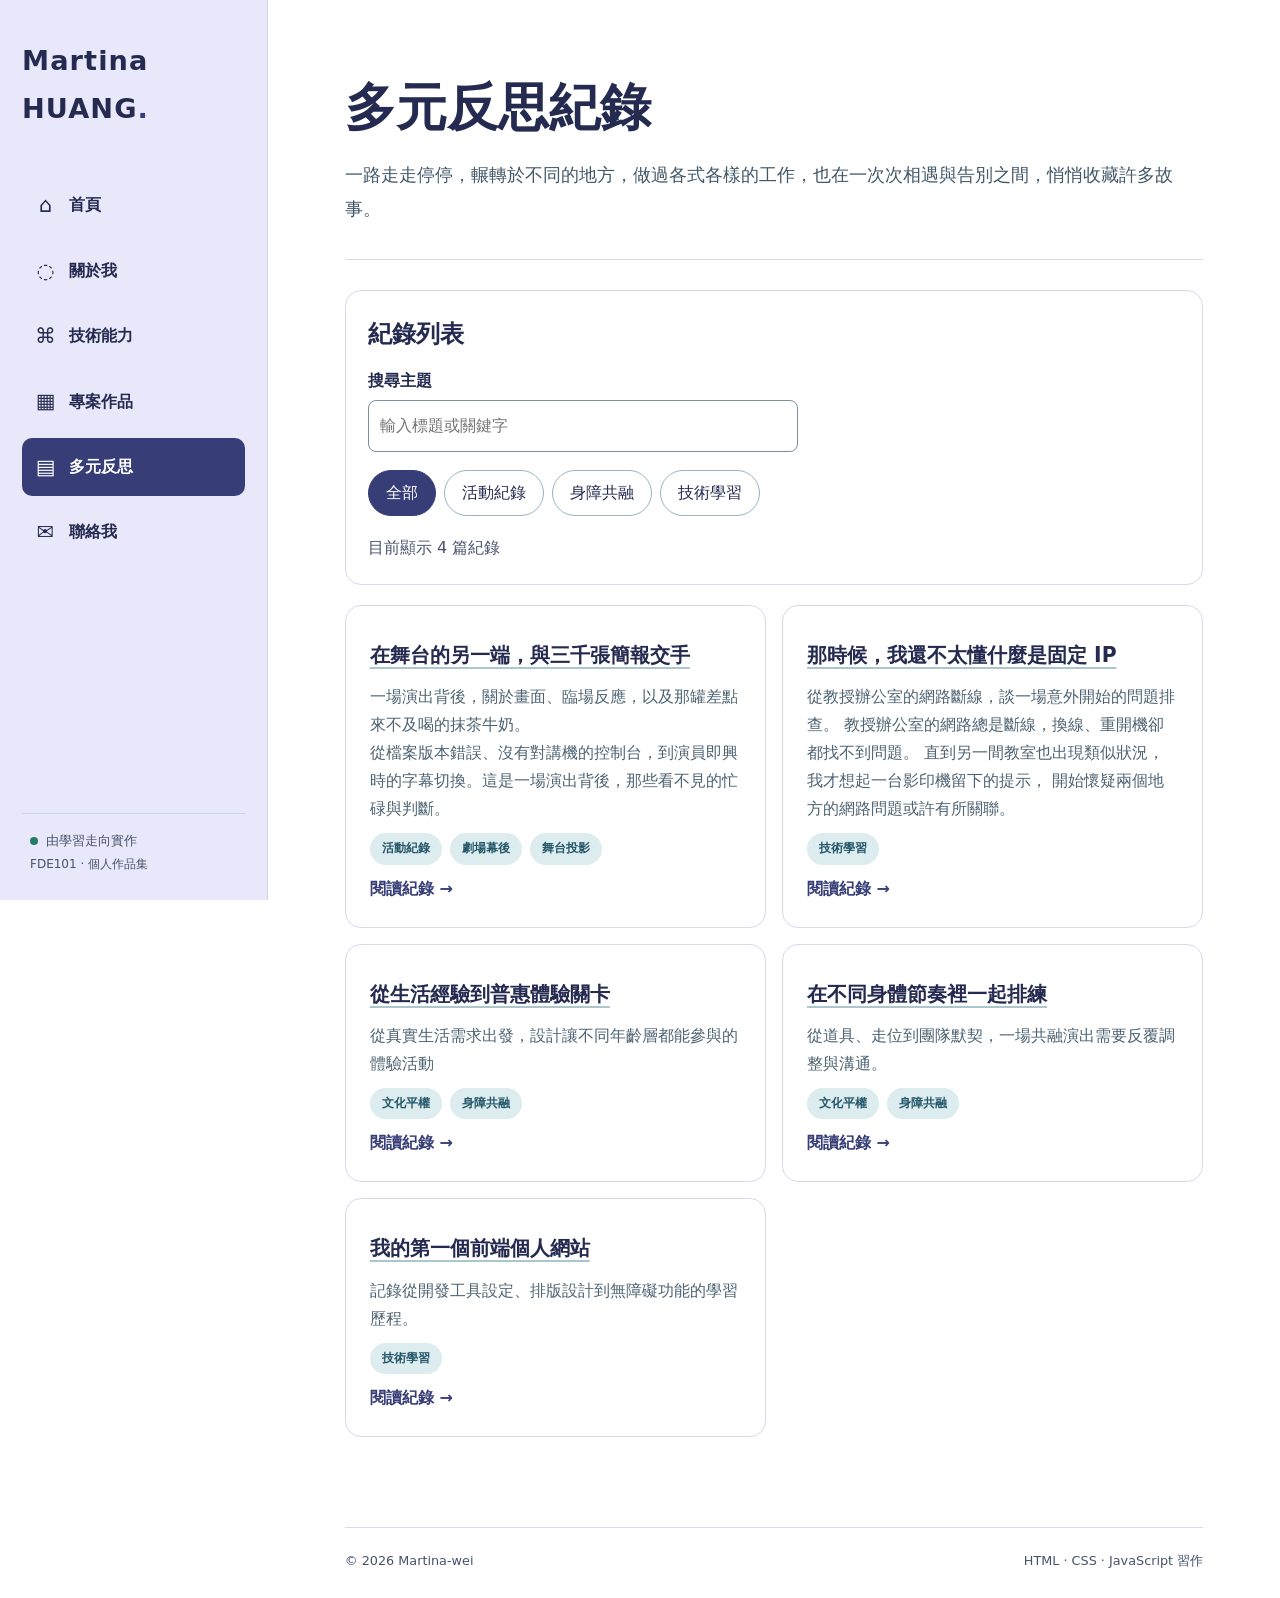
==== articles.html @ 69e49a0b "feat: 建立FDE101個人網站習作" ====
<!doctype html>
<html lang="zh-Hant">

<head>
  <meta charset="utf-8">
  <meta name="viewport" content="width=device-width,initial-scale=1">
  <meta name="description" content="黃筱崴的 FDE101 前端實作、跨領域轉職作品與活動紀錄。">

  <title>多元反思｜黃筱崴的個人網站</title>

  <link rel="stylesheet" href="css/style.css">
  <script src="js/main.js" defer></script>
</head>

<body>
  <!-- 跳至主要內容：無障礙功能 -->
  <a class="skip-link" href="#main-content">
    跳至主要內容
  </a>

  <div class="site-layout">

    <!-- 左側固定導覽列 -->
    <header class="sidebar">

      <!-- 網站品牌名稱 -->
      <div class="brand">
        <a class="brand-title" href="index.html">
          Martina HUANG<span class="brand-dot">.</span>
        </a>
      </div>

      <!-- 網站主要導覽 -->
      <nav aria-label="網站主要導覽">
        <ul class="site-nav">

          <li>
            <a href="index.html">
              <span class="nav-symbol" aria-hidden="true">⌂</span>
              <span>首頁</span>
            </a>
          </li>

          <li>
            <a href="about.html">
              <span class="nav-symbol" aria-hidden="true">◌</span>
              <span>關於我</span>
            </a>
          </li>

          <li>
            <a href="skills.html">
              <span class="nav-symbol" aria-hidden="true">⌘</span>
              <span>技術能力</span>
            </a>
          </li>

          <li>
            <a href="projects.html">
              <span class="nav-symbol" aria-hidden="true">▦</span>
              <span>專案作品</span>
            </a>
          </li>

          <li>
            <a href="articles.html" aria-current="page">
              <span class="nav-symbol" aria-hidden="true">▤</span>
              <span>多元反思</span>
            </a>
          </li>

          <li>
            <a href="contact.html">
              <span class="nav-symbol" aria-hidden="true">✉</span>
              <span>聯絡我</span>
            </a>
          </li>

        </ul>
      </nav>

      <!-- 側邊欄底部資訊 -->
      <div class="sidebar-bottom">
        <span class="status-dot" aria-hidden="true"></span>
        由學習走向實作<br>
        <small>FDE101 · 個人作品集</small>
      </div>

    </header>

    <!-- 右側主要內容 -->
    <main id="main-content" tabindex="-1" class="page-content">

      <!-- 頁面標題 -->
      <div class="page-heading">
        <h1>多元反思紀錄</h1>

        <p class="lead">
          一路走走停停，輾轉於不同的地方，做過各式各樣的工作，也在一次次相遇與告別之間，悄悄收藏許多故事。
        </p>
      </div>

      <!-- 文章列表與篩選 -->
      <section aria-labelledby="article-list-title">

        <!-- 搜尋及分類工具 -->
        <div class="filter-panel">

          <h2 id="article-list-title">紀錄列表</h2>

          <!-- 關鍵字搜尋 -->
          <label for="article-search">搜尋主題</label>

          <input
            id="article-search"
            type="search"
            placeholder="輸入標題或關鍵字"
            autocomplete="off"
          >

          <!-- 文章分類按鈕 -->
          <div
            class="filter-buttons"
            role="group"
            aria-label="依主題篩選文章"
          >
            <button
              type="button"
              data-filter="all"
              aria-pressed="true"
            >
              全部
            </button>

            <button
              type="button"
              data-filter="activity"
              aria-pressed="false"
            >
              活動紀錄
            </button>

            <button
              type="button"
              data-filter="accessibility"
              aria-pressed="false"
            >
              身障共融
            </button>

            <button
              type="button"
              data-filter="learning"
              aria-pressed="false"
            >
              技術學習
            </button>
          </div>

          <!-- 篩選結果：無障礙即時訊息 -->
          <p
            id="filter-result"
            class="result-count"
            role="status"
            aria-live="polite"
            aria-atomic="true"
          >
            目前顯示 4 篇紀錄
          </p>

        </div>

        <!-- 文章卡片列表 -->
        <div class="article-grid" id="article-list">
		  <!-- 文章 05：普惠體驗 -->
          <article
            class="article-card"
            data-category="activity"
            data-search="普惠體驗 生活經驗 無障礙 關卡"
          >

            <h3>
              <a href="articles/theatre-control-2026hakka.html">
                在舞台的另一端，與三千張簡報交手
              </a>
            </h3>

            <p>
              一場演出背後，關於畫面、臨場反應，以及那罐差點來不及喝的抹茶牛奶。<br>
			  從檔案版本錯誤、沒有對講機的控制台，到演員即興時的字幕切換。這是一場演出背後，那些看不見的忙碌與判斷。
            </p>

            <div class="pill-group">
				<span class="pill">活動紀錄</span>
				<span class="pill">劇場幕後</span>
				<span class="pill">舞台投影</span>
			</div>
			
			<span class="readmore">
              閱讀紀錄
              <span aria-hidden="true">→</span>
            </span>
          </article>
		  
          <!-- 文章 04：電腦技術學習 -->
          <article
            class="article-card"
            data-category="learning"
            data-search="FDE101 前端 JavaScript Git GitHub HTML CSS"
          >

            <h3>
              <a href="articles/ip-troubleshooting.html">
                那時候，我還不太懂什麼是固定 IP
              </a>
            </h3>

            <p>
              從教授辦公室的網路斷線，談一場意外開始的問題排查。
			  教授辦公室的網路總是斷線，換線、重開機卻都找不到問題。
			  直到另一間教室也出現類似狀況，我才想起一台影印機留下的提示，
			  開始懷疑兩個地方的網路問題或許有所關聯。
            </p>

            <div class="pill-group">
				<span class="pill">技術學習</span>
			</div>
			
			<span class="readmore">
              閱讀紀錄
              <span aria-hidden="true">→</span>
            </span>
          </article>
		  
		  <!-- 文章 03：普惠體驗 -->
          <article
            class="article-card"
            data-category="accessibility"
            data-search="普惠體驗 生活經驗 無障礙 關卡"
          >

            <h3>
              <a href="articles/inclusive-design.html">
                從生活經驗到普惠體驗關卡
              </a>
            </h3>

            <p>
              從真實生活需求出發，設計讓不同年齡層都能參與的體驗活動
            </p>

            <div class="pill-group">
				<span class="pill">文化平權</span>
				<span class="pill">身障共融</span>
			</div>
			
			<span class="readmore">
              閱讀紀錄
              <span aria-hidden="true">→</span>
            </span>
          </article>

          <!-- 文章 02：共融戲劇 -->
          <article
            class="article-card"
            data-category="accessibility"
            data-search="共融戲劇 排練 團隊 活動"
          >

            <h3>
              <a href="articles/theatre.html">
                在不同身體節奏裡一起排練
              </a>
            </h3>

            <p>
              從道具、走位到團隊默契，一場共融演出需要反覆調整與溝通。
            </p>

            <div class="pill-group">
				<span class="pill">文化平權</span>
				<span class="pill">身障共融</span>
			</div>
			
			<span class="readmore">
              閱讀紀錄
              <span aria-hidden="true">→</span>
            </span>
          </article>

          <!-- 文章 01：前端學習 -->
          <article
            class="article-card"
            data-category="learning"
            data-search="FDE101 前端 JavaScript Git GitHub HTML CSS"
          >

            <h3>
              <a href="articles/first-website.html">
                我的第一個前端個人網站
              </a>
            </h3>

            <p>
              記錄從開發工具設定、排版設計到無障礙功能的學習歷程。
            </p>

            <div class="pill-group">
				<span class="pill">技術學習</span>
			</div>
			
			<span class="readmore">
              閱讀紀錄
              <span aria-hidden="true">→</span>
            </span>
          </article>

        </div>

        <!-- 無搜尋結果時顯示 -->
        <p id="no-results" class="empty-message" hidden>
          沒有符合條件的文字紀錄，請試試其他關鍵字或分類。
        </p>

      </section>

      <!-- 網站頁尾 -->
      <footer class="page-footer">
        <span>© 2026 Martina-wei</span>
        <span>HTML · CSS · JavaScript 習作</span>
      </footer>

    </main>

  </div>
</body>

</html>
---- css/style.css ----
:root {
  color-scheme: light;
  --ink: #252B50;
  --muted: #48526C;
  --bg: #FFFFFF;
  --surface: #FFFFFF;
  --line: #D9D8ED;
  --side: #E9E8FA;
  --accent: #373E77;/*主色*/
  --accent-deep: #252B50;
  --warm: #86502F;
  --focus: #9B351F;
  font-family: system-ui, -apple-system, "Segoe UI", "Noto Sans TC", sans-serif;
  line-height: 1.75;
}

* {
  box-sizing: border-box;
}

html {
  scroll-behavior: smooth;
}

body {
  margin: 0;
  background: var(--bg);
  color: var(--ink);
  font-size: 16px;
}

a {
  color: var(--accent-deep);
}

a:hover {
  text-decoration-thickness: 2px;
}

button,
input {
  font: inherit;
}

:focus-visible {
  outline: 3px solid var(--focus);
  outline-offset: 4px;
}

a:focus-visible,
button:focus-visible,
input:focus-visible {
  border-radius: 4px;
}

/* 跳至主要內容 */
.skip-link {
  position: fixed;
  left: 16px;
  top: -100px;
  padding: 12px 18px;
  background: #fff;
  color: var(--ink);
  z-index: 20;
  box-shadow: 0 4px 20px #0002;
}

.skip-link:focus {
  top: 12px;
}

/* 網站整體配置 */
.site-layout {
  display: grid;
  grid-template-columns: 268px minmax(0, 1fr);
  min-height: 100vh;
}

/* 左側固定導覽列 */
.sidebar {
  position: sticky;
  top: 0;
  height: 100vh;
  overflow-y: auto;
  padding: 37px 22px 24px;
  background: var(--side);
  border-right: 1px solid #cbd9dc;
  display: flex;
  flex-direction: column;
  gap: 44px;
}

/* 網站品牌名稱 */
.brand-title {
  text-decoration: none;
  font-size: 1.7rem;
  letter-spacing: .04em;
  font-weight: 850;
  color: var(--ink);
}

.brand-dot {
  color: var(--accent);
}

.brand p {
  margin: 0;
  font-size: .72rem;
  letter-spacing: .18em;
  color: var(--muted);
}

/* 導覽選單 */
.site-nav {
  list-style: none;
  margin: 0;
  padding: 0;
  display: grid;
  gap: 7px;
}

.site-nav a {
  display: flex;
  align-items: center;
  gap: 13px;
  padding: 11px 13px;
  border-radius: 10px;
  color: var(--ink);
  text-decoration: none;
  font-weight: 600;
  min-height: 46px;
}

.site-nav a:hover {
  background: #d3e5e9;
}

.site-nav a[aria-current=page] {
  background: var(--accent);
  color: white;
}

.nav-symbol {
  width: 21px;
  text-align: center;
  font-size: 1.3rem;
  font-weight: 400;
}

/* 側邊欄底部 */
.sidebar-bottom {
  margin-top: auto;
  padding: 16px 8px 0;
  border-top: 1px solid #c8d7db;
  font-size: .82rem;
  color: var(--muted);
}

.sidebar-bottom small {
  font-size: .75rem;
}

.status-dot {
  display: inline-block;
  border-radius: 50%;
  width: 8px;
  height: 8px;
  background: #247d63;
  margin-right: 4px;
}

/* 主要內容 */
.page-content {
  width: 100%;
  max-width: 1250px;
  margin: 0 auto;
  padding: 54px clamp(25px, 6vw, 92px) 25px;
  min-width: 0;
}

/* 首頁主視覺 */
.hero {
  min-height: 510px;
  display: grid;
  grid-template-columns:1fr;
  gap: 28px;
  align-items: center;
}

.eyebrow {
  color: var(--accent);
  font-weight: 800;
  letter-spacing: .16em;
  font-size: .76rem;
  text-transform: uppercase;
  margin: 0 0 12px;
}

.hero h1 {
  font-size: clamp(2.2rem, 4vw, 4.5rem);
  line-height: 1.3;
  letter-spacing: -.04em;
  margin: 0 0 24px;
}

.hero h1 em {
  font-style: normal;
  color: var(--accent);
}

.lead {
  color: #425868;
  font-size: 1.1rem;
  max-width: 1240px;
  line-height: 1.95;
}

.hero .lead {
  max-width: 840px;
}

/* 操作按鈕 */
.actions {
  display: flex;
  gap: 12px;
  flex-wrap: wrap;
  margin-top: 30px;
}

.button {
  display: inline-flex;
  align-items: center;
  gap: 10px;
  padding: 12px 23px;
  min-height: 47px;
  border: 1px solid var(--accent);
  border-radius: 9px;
  text-decoration: none;
  font-weight: 750;
}

.button.primary {
  background: var(--accent);
  color: #fff;
}

.button.primary:hover {
  background: var(--accent-deep);
}

.button.secondary {
  background: white;
  color: var(--accent-deep);
}

.button.secondary:hover {
  background: #eaf3f5;
}

/* 首頁裝飾圖形 */
.hero-art {
  position: relative;
  min-height: 350px;
  border-radius: 28px;
  overflow: hidden;
  background: linear-gradient(145deg, #c8e2e4, #e1ebe7 56%, #f0dfcd);
  display: grid;
  place-items: center;
}

.orb {
  position: absolute;
  border: 1px solid #ffffffa6;
  border-radius: 50%;
}

.orb-one {
  height: 270px;
  width: 270px;
  background: #3d829337;
  top: 18px;
  right: -45px;
}

.orb-two {
  height: 230px;
  width: 230px;
  background: #f4dcc8b3;
  bottom: -85px;
  left: -35px;
}

.art-code {
  position: relative;
  font-weight: 800;
  font-size: clamp(1.7rem, 3vw, 3rem);
  letter-spacing: -.04em;
  color: #1e5360;
}

.art-label {
  position: absolute;
  bottom: 24px;
  left: 22px;
  font-size: .68rem;
  letter-spacing: .16em;
  color: #315c69;
  font-weight: 700;
}

/* 共用內容區塊 */
.section-block {
  margin: 70px 0;
}

.section-title {
  margin-bottom: 20px;
}

.section-title h2,
.cta-strip h2 {
  font-size: clamp(1.45rem, 2.6vw, 2rem);
  margin: 0;
}

.section-title p:not(.eyebrow) {
  color: var(--muted);
}

.section-title.split {
  display: flex;
  align-items: end;
  justify-content: space-between;
  gap: 15px;
}

/* 卡片排版 */
.card-grid {
  display: grid;
  grid-template-columns: repeat(3, minmax(0, 1fr));
  gap: 16px;
}

.card,
.skill-card,
.content-panel,
.article-card {
  background: var(--surface);
  border: 1px solid var(--line);
  border-radius: 16px;
  padding: 24px;
}

.card-number {
  color: var(--accent);
  font-size: .78rem;
  font-weight: 800;
}

.card h3,
.skill-card h3 {
  margin: 17px 0 7px;
  font-size: 1.15rem;
}

.card p,
.skill-card p,
.article-card p,
.project p,
.content-panel p {
  color: #4e6372;
  margin-bottom: 0;
}

/* 精選連結 */
.feature-list {
  border-top: 1px solid var(--line);
}

.feature-link {
  display: grid;
  grid-template-columns: 145px 1fr 24px;
  align-items: center;
  gap: 12px;
  text-decoration: none;
  color: var(--ink);
  border-bottom: 1px solid var(--line);
  padding: 19px 10px;
}

.feature-link:hover {
  background: #eef4f4;
}

.feature-index {
  font-size: 1rem;
  color: var(--accent);
  font-weight: 750;
}

.feature-arrow {
  text-align: right;
  color: var(--accent);
}

.text-link {
  font-weight: 750;
  text-underline-offset: 5px;
}

/* 行動呼籲區塊 */
.cta-strip {
  display: flex;
  justify-content: space-between;
  align-items: center;
  gap: 20px;
  border-radius: 20px;
  background: #e6eff0;
  padding: 30px;
}

.cta-strip p:last-child {
  margin-bottom: 0;
  color: var(--muted);
}

/* 內頁標題 */
.page-heading {
  padding: 20px 0 18px;
  margin-bottom: 30px;
  border-bottom: 1px solid var(--line);
}

.page-heading h1 {
  font-size: clamp(2.1rem, 4vw, 3.5rem);
  margin: 0 0 14px;
  line-height: 1.3;
}

.page-heading .lead {
  margin-bottom: 14px;
}

/* 內容面板 */
.content-panel {
  margin: 22px 0;
  padding: 30px;
}

.content-panel h2 {
  margin-top: 0;
}

.content-panel p {
  line-height: 2;
}

.accent-panel {
  background: #eaf2f3;
}

/* 經歷時間軸 */
.timeline {
  list-style: none;
  padding: 0;
  margin: 0;
  border-top: 1px solid var(--line);
}

.timeline li {
  display: grid;
  grid-template-columns: 132px 1fr;
  gap: 22px;
  border-bottom: 1px solid var(--line);
  padding: 24px 0;
}

.timeline time {
  color: var(--accent);
  font-weight: 800;
}

.timeline h3 {
  margin: 0 0 5px;
}

.timeline p {
  margin: 0;
  color: var(--muted);
}

/* 技術能力 */
.skill-grid {
  display: grid;
  grid-template-columns: repeat(2, minmax(0, 1fr));
  gap: 16px;
}

.skill-state,
.pill {
  display: inline-block;
  background: #dcecef;
  color: #245769;
  border-radius: 100px;
  padding: 5px 12px;
  font-weight: 750;
  font-size: .76rem;
}

.skill-card h3 {
  font-size: 1.4rem;
}

.tag-wrap {
  display: flex;
  gap: 9px;
  flex-wrap: wrap;
  margin-top: 18px;
}

.tag {
  border: 1px solid #c5d9dd;
  color: #315766;
  background: #f3f8f8;
  padding: 5px 11px;
  border-radius: 7px;
  font-size: .85rem;
  font-weight: 650;
}

/* 專案作品 */
.project-stack {
  display: grid;
  gap: 18px;
}

.project {
  border: 1px solid var(--line);
  background: #fff;
  border-radius: 16px;
  padding: 28px;
  display: flex;
  gap: 25px;
  justify-content: space-between;
}

.project h2 {
  margin: 17px 0 8px;
  font-size: 1.35rem;
}

.project-mark {
  font-size: 3rem;
  color: #b7d2d7;
  font-weight: 800;
  line-height: 1;
}

/* 文章搜尋與篩選 */
.filter-panel {
  background: #fff;
  border: 1px solid var(--line);
  padding: 22px;
  border-radius: 16px;
  margin-bottom: 20px;
}

.filter-panel h2 {
  margin: 0 0 12px;
}

.filter-panel label {
  font-weight: 700;
  display: block;
  margin-bottom: 5px;
}

.filter-panel input {
  display: block;
  width: 100%;
  max-width: 430px;
  border: 1px solid #79919e;
  padding: 11px;
  border-radius: 8px;
}

.filter-buttons {
  display: flex;
  gap: 8px;
  flex-wrap: wrap;
  margin: 18px 0;
}

.filter-buttons button {
  cursor: pointer;
  border: 1px solid #97b4bf;
  background: white;
  border-radius: 999px;
  padding: 8px 17px;
  color: var(--ink);
  min-height: 44px;
}

.filter-buttons button[aria-pressed=true] {
  background: var(--accent);
  color: #fff;
  border-color: var(--accent);
}

.filter-buttons button:hover:not([aria-pressed=true]) {
  background: #e8f1f2;
}

.result-count {
  color: var(--muted);
  margin-bottom: 0;
}

/* 文章卡片 */
.article-grid {
  display: grid;
  grid-template-columns: repeat(2, minmax(0, 1fr));
  gap: 16px;
}

.article-card {
  display: flex;
  align-items: start;
  flex-direction: column;
  gap: 10px;
}

.article-card h3 {
  margin: 8px 0 0;
  font-size: 1.27rem;
}

.article-card h3 a {
  color: var(--ink);
  text-decoration: underline;
  text-decoration-color: #abc7cd;
  text-underline-offset: 5px;
}

.article-card p {
  margin: 0;
}

.readmore {
  font-weight: 800;
  color: var(--accent);
  margin-top: auto;
}

.empty-message {
  padding: 25px;
  border: 1px dashed #8ea9b3;
  border-radius: 12px;
}

.pill-group {
  display: flex;
  flex-wrap: wrap;
  gap: 8px;
}

/* 聯絡資訊 */
.contact-list {
  margin-top: 25px;
}

.contact-row {
  border-top: 1px solid var(--line);
  display: flex;
  justify-content: space-between;
  align-items: center;
  gap: 12px;
  padding: 16px 0;
}

.contact-row p {
  margin: 4px 0 0;
}

.contact-row > span {
  font-size: .8rem;
  padding: 5px 10px;
  background: #f3e8d9;
  border-radius: 100px;
  white-space: nowrap;
}

/* 文章內文 */
.prose {
  max-width: 760px;
  font-size: 1.08rem;
  line-height: 2.05;
}

.prose h2 {
  margin-top: 35px;
  line-height: 1.5;
}

.prose p {
  margin-bottom: 22px;
}

.article-note {
  background: #eaf2f3;
  padding: 18px;
  border-radius: 10px;
  font-size: .93rem;
}

.back-link {
  display: inline-block;
  margin-top: 25px;
}

/* 頁尾 */
.page-footer {
  border-top: 1px solid var(--line);
  color: var(--muted);
  font-size: .8rem;
  display: flex;
  gap: 16px;
  flex-wrap: wrap;
  justify-content: space-between;
  padding-top: 22px;
  margin-top: 90px;
}

/* 隱藏元素 */
[hidden] {
  display: none !important;
}

/* RWD：1050px 以下 */
@media (max-width: 1050px) {
  .hero {
    grid-template-columns: 1fr;
  }

  .hero-art {
    min-height: 210px;
  }

  .card-grid {
    grid-template-columns: 1fr;
  }

  .article-grid {
    grid-template-columns: 1fr;
  }
}

/* RWD：760px 以下 */
@media (max-width: 760px) {
  .site-layout {
    grid-template-columns: 1fr;
  }

  .sidebar {
    position: static;
    height: auto;
    overflow: visible;
    padding: 18px 20px;
    gap: 14px;
  }

  .brand-title {
    font-size: 1.35rem;
  }

  .site-nav {
    display: flex;
    flex-wrap: wrap;
    gap: 4px;
  }

  .site-nav a {
    padding: 8px 10px;
    min-height: 44px;
    font-size: .9rem;
  }

  .nav-symbol {
    display: none;
  }

  .sidebar-bottom {
    display: none;
  }

  .page-content {
    padding: 30px 20px;
  }

  .hero {
    min-height: unset;
  }

  .section-block {
    margin: 40px 0;
  }

  .skill-grid {
    grid-template-columns: 1fr;
  }

  .feature-link {
    grid-template-columns: 1fr 20px;
  }

  .feature-index {
    grid-column: 1 / -1;
  }

  .cta-strip {
    flex-direction: column;
    align-items: start;
  }

  .timeline li {
    grid-template-columns: 1fr;
    gap: 6px;
  }

  .project-mark {
    display: none;
  }

  .section-title.split {
    align-items: start;
    flex-direction: column;
  }
}

/* 無障礙：減少動態效果 */
@media (prefers-reduced-motion: reduce) {
  html {
    scroll-behavior: auto;
  }
}
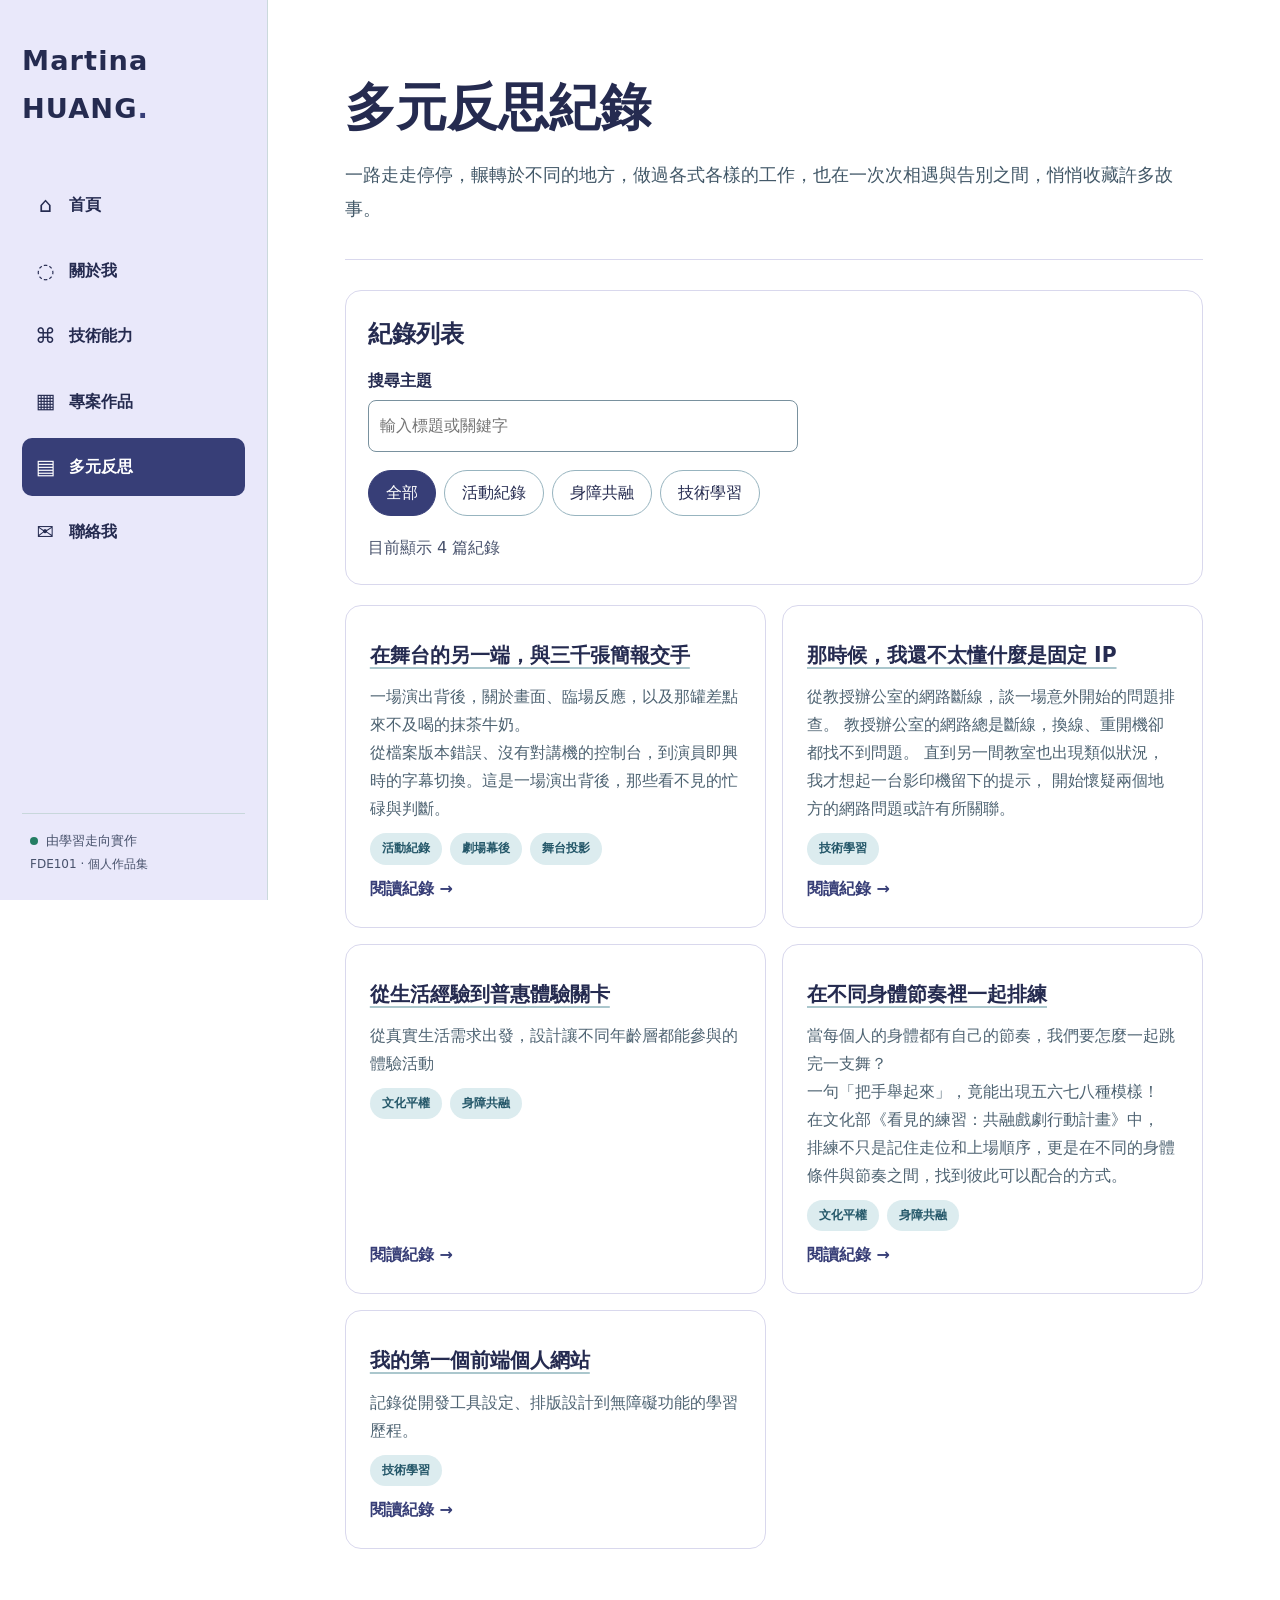
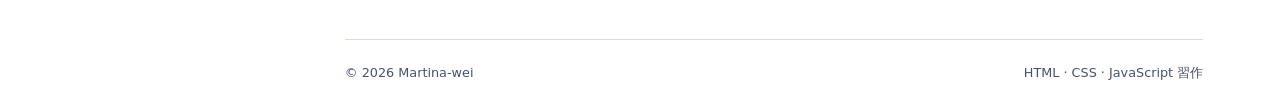
==== commit 84ec85ec: "更新article" ====
--- a/articles.html
+++ b/articles.html
@@ -274,7 +274,10 @@
             </h3>
 
             <p>
-              從道具、走位到團隊默契，一場共融演出需要反覆調整與溝通。
+              當每個人的身體都有自己的節奏，我們要怎麼一起跳完一支舞？<br>
+			  一句「把手舉起來」，竟能出現五六七八種模樣！<br>
+			  在文化部《看見的練習：共融戲劇行動計畫》中，
+			  排練不只是記住走位和上場順序，更是在不同的身體條件與節奏之間，找到彼此可以配合的方式。
             </p>
 
             <div class="pill-group">
